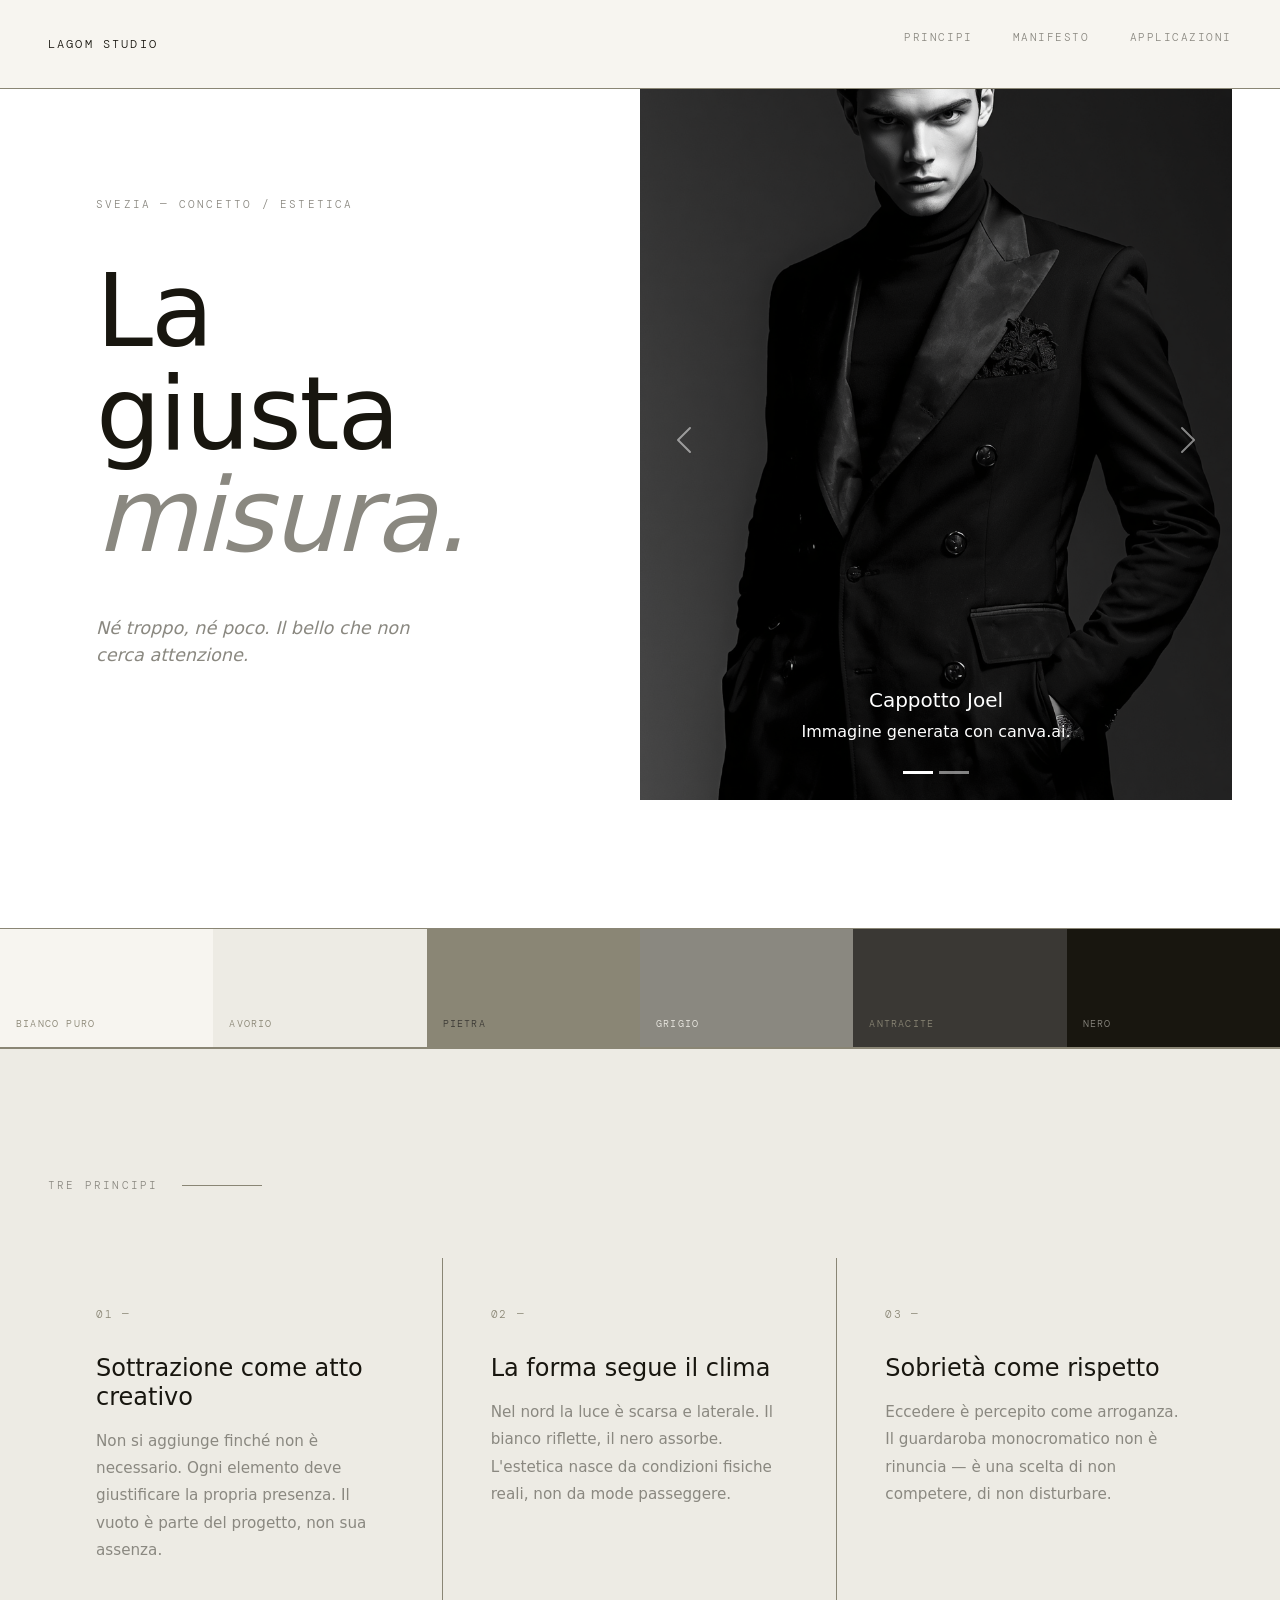
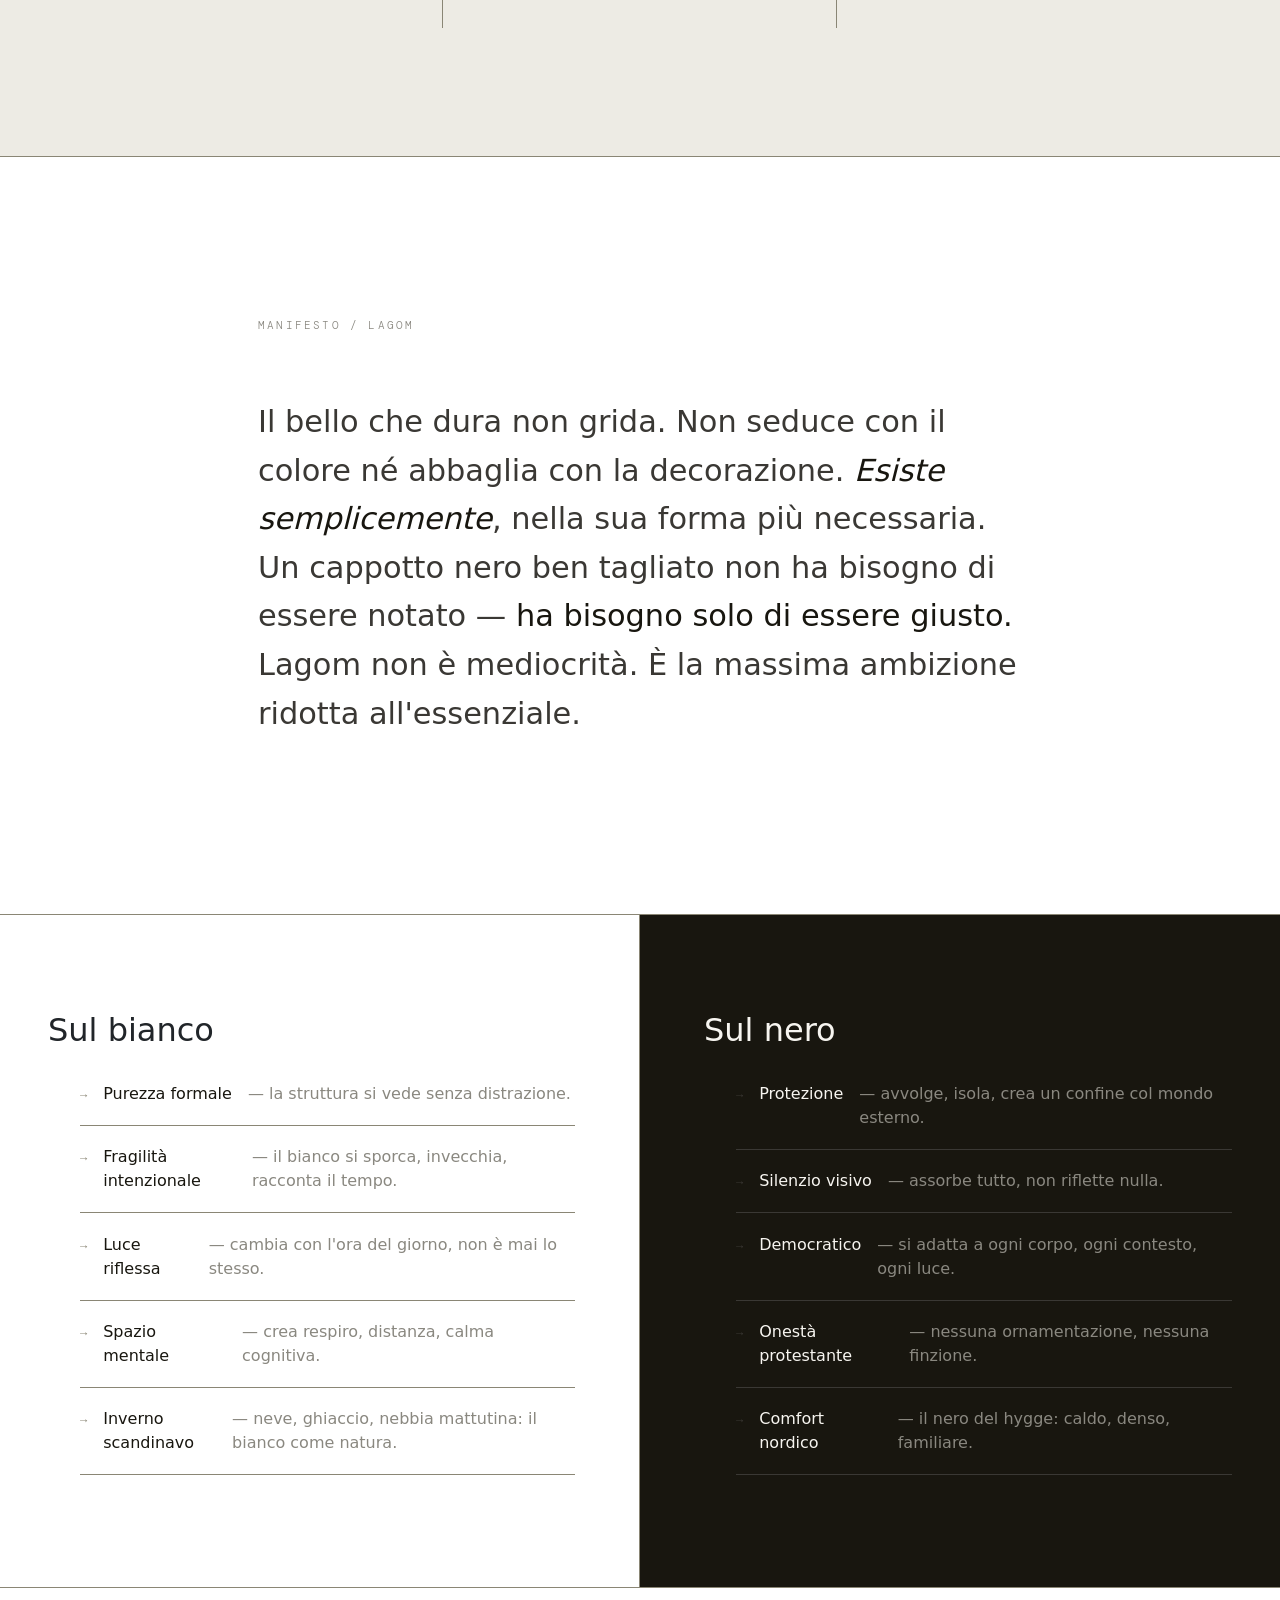
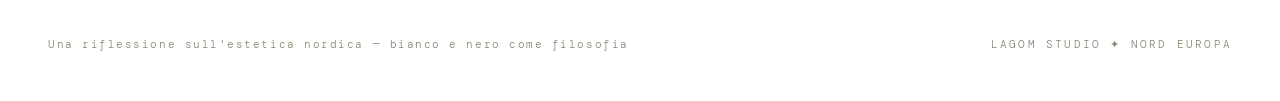
==== index.html @ 810b5ace "add carosello" ====
<!DOCTYPE html>
<html lang="sv">
<head>
  <meta charset="UTF-8">
  <meta name="viewport" content="width=device-width, initial-scale=1.0">
  <title>Lagom — Quanto basta</title>
  <link rel="preconnect" href="https://fonts.googleapis.com">
  <link rel="preconnect" href="https://fonts.gstatic.com" crossorigin>
  <link href="https://fonts.googleapis.com/css2?family=EB+Garamond:ital,wght@0,400;0,500;1,400&family=DM+Mono:wght@300;400&display=swap" rel="stylesheet">
  <link rel="stylesheet" type="text/css" href="index.css">
  <link href="https://cdn.jsdelivr.net/npm/bootstrap@5.3.8/dist/css/bootstrap.min.css" rel="stylesheet" integrity="sha384-sRIl4kxILFvY47J16cr9ZwB07vP4J8+LH7qKQnuqkuIAvNWLzeN8tE5YBujZqJLB" crossorigin="anonymous">

</head>
<body>

  <nav>
    <a href="#" class="nav-logo">Lagom Studio</a>
    <ul class="nav-links">
      <li><a href="#principi">Principi</a></li>
      <li><a href="#manifesto">Manifesto</a></li>
      <li><a href="#applicazioni">Applicazioni</a></li>
    </ul>
  </nav>

  <!-- HERO -->
  <main> <!-- Incapsula in un MAIN -->
    <section class="hero">
      <div class="hero-left">
        <p class="hero-label">Svezia — Concetto / Estetica</p>
        <h1 class="hero-title">
          La<br>
          giusta<br>
          <em>misura.</em>
        </h1>
        <p class="hero-subtitle">
          Né troppo, né poco. Il bello che non cerca attenzione.
        </p>
      </div>

      <div id="carouselExampleCaptions" class="carousel slide">
        <div class="carousel-indicators">
          <button type="button" data-bs-target="#carouselExampleCaptions" data-bs-slide-to="0" class="active" aria-current="true" aria-label="Cappotto Joel"></button>
          <button type="button" data-bs-target="#carouselExampleCaptions" data-bs-slide-to="1" aria-label="Cappotto Joanna"></button>
        </div>
        <div class="carousel-inner">
          <div class="carousel-item active">
            <img src="./imgs/canva_ai_male_bw.png" class="d-block w-100" alt="Male model dressed in high fashion. Black and white picture.">
            <div class="carousel-caption d-none d-md-block">
              <h5>Cappotto Joel</h5>
              <p>Immagine generata con canva.ai.</p>
            </div>
          </div>
          <div class="carousel-item">
            <img src="./imgs/canva_ai_female_bw.png" class="d-block w-100" alt="Female model dressed in high fashion. Black and white picture.">
            <div class="carousel-caption d-none d-md-block">
              <h5>Cappotto Joanna</h5>
              <p>Immagine generata con canva.ai.</p>
            </div>
          </div>
        </div>
        <button class="carousel-control-prev" type="button" data-bs-target="#carouselExampleCaptions" data-bs-slide="prev">
          <span class="carousel-control-prev-icon" aria-hidden="true"></span>
          <span class="visually-hidden">Previous</span>
        </button>
        <button class="carousel-control-next" type="button" data-bs-target="#carouselExampleCaptions" data-bs-slide="next">
          <span class="carousel-control-next-icon" aria-hidden="true"></span>
          <span class="visually-hidden">Next</span>
        </button>
      </div>
    </section>

    <!-- PALETTE -->
    <div class="palette-strip">
      <div class="palette-swatch swatch-1"><span>bianco puro</span></div>
      <div class="palette-swatch swatch-2"><span>avorio</span></div>
      <div class="palette-swatch swatch-3"><span>pietra</span></div>
      <div class="palette-swatch swatch-4"><span>grigio</span></div>
      <div class="palette-swatch swatch-5"><span>antracite</span></div>
      <div class="palette-swatch swatch-6"><span>nero</span></div>
    </div>

    <!-- PRINCIPI -->
    <section class="principi" id="principi">
      <div class="section-label">Tre principi</div>
      <div class="principi-grid">
        <div class="principio">
          <p class="principio-num">01 —</p>
          <h2 class="principio-title">Sottrazione come atto creativo</h2>
          <p class="principio-text">
            Non si aggiunge finché non è necessario. Ogni elemento deve giustificare la propria presenza.
            Il vuoto è parte del progetto, non sua assenza.
          </p>
        </div>
        <div class="principio">
          <p class="principio-num">02 —</p>
          <h2 class="principio-title">La forma segue il clima</h2>
          <p class="principio-text">
            Nel nord la luce è scarsa e laterale. Il bianco riflette, il nero assorbe.
            L'estetica nasce da condizioni fisiche reali, non da mode passeggere.
          </p>
        </div>
        <div class="principio">
          <p class="principio-num">03 —</p>
          <h2 class="principio-title">Sobrietà come rispetto</h2>
          <p class="principio-text">
            Eccedere è percepito come arroganza. Il guardaroba monocromatico non è rinuncia —
            è una scelta di non competere, di non disturbare.
          </p>
        </div>
      </div>
    </section>

    <!-- MANIFESTO -->
    <div class="manifesto" id="manifesto">
      <p class="manifesto-intro">Manifesto / Lagom</p>
      <p class="manifesto-body">
        Il bello che dura non grida. Non seduce con il colore né abbaglia con la decorazione.
        <em>Esiste semplicemente</em>, nella sua forma più necessaria. Un cappotto nero ben tagliato
        non ha bisogno di essere notato — <strong>ha bisogno solo di essere giusto.</strong>
        Lagom non è mediocrità. È la massima ambizione ridotta all'essenziale.
      </p>
    </div>

    <!-- APPLICAZIONI -->
    <div class="applicazioni" id="applicazioni">
      <div class="app-left">
        <h2 class="app-title">Sul bianco</h2>
        <ul class="app-list">
          <li><strong>Purezza formale</strong> — la struttura si vede senza distrazione.</li>
          <li><strong>Fragilità intenzionale</strong> — il bianco si sporca, invecchia, racconta il tempo.</li>
          <li><strong>Luce riflessa</strong> — cambia con l'ora del giorno, non è mai lo stesso.</li>
          <li><strong>Spazio mentale</strong> — crea respiro, distanza, calma cognitiva.</li>
          <li><strong>Inverno scandinavo</strong> — neve, ghiaccio, nebbia mattutina: il bianco come natura.</li>
        </ul>
      </div>

      <div class="app-right">
        <h2 class="app-title">Sul nero</h2>
        <ul class="app-list">
          <li><strong>Protezione</strong> — avvolge, isola, crea un confine col mondo esterno.</li>
          <li><strong>Silenzio visivo</strong> — assorbe tutto, non riflette nulla.</li>
          <li><strong>Democratico</strong> — si adatta a ogni corpo, ogni contesto, ogni luce.</li>
          <li><strong>Onestà protestante</strong> — nessuna ornamentazione, nessuna finzione.</li>
          <li><strong>Comfort nordico</strong> — il nero del hygge: caldo, denso, familiare.</li>
        </ul>
      </div>
    </div>
  </main>

  <!-- FOOTER -->
  <footer>
    <span class="footer-text">Una riflessione sull'estetica nordica — bianco e nero come filosofia</span>
    <span class="footer-mark">Lagom Studio ✦ Nord Europa</span>
  </footer>


  <script src="https://cdn.jsdelivr.net/npm/bootstrap@5.3.8/dist/js/bootstrap.bundle.min.js" integrity="sha384-FKyoEForCGlyvwx9Hj09JcYn3nv7wiPVlz7YYwJrWVcXK/BmnVDxM+D2scQbITxI" crossorigin="anonymous"></script>

</body>
</html>
---- index.css ----
*, *::before, *::after {
  box-sizing: border-box;
  margin: 0;
  padding: 0;
}

:root {
  --white: #F7F5F0;
  --off-white: #EDEBE4;
  --light-gray: #8a8675;  /*https://www.w3schools.com/colors/colors_picker.asp?colorhex=FF8C00*/
  --mid-gray: #8A8880;
  --dark-gray: #3A3834;
  --black: #18160F;
  --serif: 'EB Garamond', Georgia, serif;
  --mono: 'DM Mono', monospace;
}

html {
  scroll-behavior: smooth;
}

body {
  background-color: var(--white);
  color: var(--black);
  font-family: var(--serif);
  font-size: 18px;
  line-height: 1.7;
  overflow-x: hidden;
}

/* ── NAVIGATION ── */
nav {
  position: fixed;
  top: 0;
  left: 0;
  right: 0;
  z-index: 100;
  display: flex;
  justify-content: space-between;
  align-items: center;
  padding: 1.5rem 3rem;
  background: var(--white);
  border-bottom: 1px solid var(--light-gray);
}

.nav-logo {
  font-family: var(--mono);
  font-size: 12px;
  font-weight: 300;
  letter-spacing: 0.18em;
  text-transform: uppercase;
  color: var(--black);
  text-decoration: none;
}

.nav-links {
  display: flex;
  gap: 2.5rem;
  list-style: none;
}

.nav-links a {
  font-family: var(--mono);
  font-size: 11px;
  font-weight: 300;
  letter-spacing: 0.14em;
  text-transform: uppercase;
  color: var(--mid-gray);
  text-decoration: none;
  transition: color 0.3s ease;
}

.nav-links a:hover {
  color: var(--black);
}

/* ── HERO ── */
.hero {
  min-height: 100vh;
  display: grid;
  grid-template-columns: 1fr 1fr;
  padding-top: 80px;
}

.hero-left {
  display: flex;
  flex-direction: column;
  justify-content: center;
  padding: 6rem 4rem 6rem 3rem;
  /*border-right: 1px solid var(--light-gray);*/
}

.hero-label {
  font-family: var(--mono);
  font-size: 11px;
  font-weight: 300;
  letter-spacing: 0.2em;
  text-transform: uppercase;
  color: var(--mid-gray);
  margin-bottom: 3rem;
}

.hero-title {
  font-size: clamp(4rem, 8vw, 7rem);
  font-weight: 400;
  line-height: 1.0;
  letter-spacing: -0.02em;
  color: var(--black);
  margin-bottom: 1rem;
}

.hero-title em {
  font-style: italic;
  color: var(--mid-gray);
}

.hero-subtitle {
  font-size: 1.1rem;
  color: var(--mid-gray);
  margin-top: 2rem;
  max-width: 360px;
  font-style: italic;
}

.carousel-item img {
  height: 80vh;
  object-fit: cover;
}

/* non serve
.hero-right {
  position: relative;
  background: var(--black);
  display: flex;
  align-items: center;
  justify-content: center;
  overflow: hidden;
}
*/
/* non serve
.hero-right-inner {
  display: flex;
  flex-direction: column;
  align-items: center;
  justify-content: center;
  gap: 3rem;
  z-index: 2;
}
*/

/* Abstract geometric composition — bianco su nero */
.geo-composition {
  position: relative;
  width: 240px;
  height: 320px;
}

.geo-rect-1 {
  position: absolute;
  top: 0; left: 40px;
  width: 160px; height: 200px;
  border: 1px solid var(--mid-gray);
}

.geo-rect-2 {
  position: absolute;
  top: 60px; left: 0;
  width: 120px; height: 120px;
  background: var(--white);
  opacity: 0.06;
}

.geo-rect-3 {
  position: absolute;
  bottom: 0; right: 0;
  width: 100px; height: 140px;
  border: 1px solid rgba(247,245,240,0.2);
}

.geo-line {
  position: absolute;
  top: 50%; left: 0; right: 0;
  height: 1px;
  background: rgba(247,245,240,0.15);
}

.geo-dot {
  position: absolute;
  top: 50%; left: 50%;
  transform: translate(-50%, -50%);
  width: 6px; height: 6px;
  border-radius: 50%;
  background: var(--white);
  opacity: 0.5;
}

.hero-quote {
  font-family: var(--mono);
  font-size: 10px;
  font-weight: 300;
  letter-spacing: 0.2em;
  text-transform: uppercase;
  color: var(--mid-gray);
  text-align: center;
  line-height: 2;
}

/* ── SECTION BASE ── */
section {
  padding: 8rem 3rem;
}

.section-label {
  font-family: var(--mono);
  font-size: 11px;
  font-weight: 300;
  letter-spacing: 0.2em;
  text-transform: uppercase;
  color: var(--mid-gray);
  margin-bottom: 4rem;
  display: flex;
  align-items: center;
  gap: 1.5rem;
}

.section-label::after {
  content: '';
  flex: 1;
  height: 1px;
  background: var(--light-gray);
  max-width: 80px;
}

/* ── PRINCIPI ── */
.principi {
  background: var(--off-white);
  border-top: 1px solid var(--light-gray);
  border-bottom: 1px solid var(--light-gray);
}

.principi-grid {
  display: grid;
  grid-template-columns: repeat(3, 1fr);
  gap: 0;
}

.principio {
  padding: 3rem;
  border-right: 1px solid var(--light-gray);
  transition: background 0.4s ease;
}

.principio:last-child {
  border-right: none;
}

.principio:hover {
  background: var(--white);
}

.principio-num {
  font-family: var(--mono);
  font-size: 11px;
  font-weight: 300;
  color: var(--light-gray);
  letter-spacing: 0.15em;
  margin-bottom: 2rem;
}

.principio-title {
  font-size: 1.5rem;
  font-weight: 400;
  color: var(--black);
  margin-bottom: 1rem;
  line-height: 1.2;
}

.principio-text {
  font-size: 0.95rem;
  color: var(--mid-gray);
  line-height: 1.8;
}

/* ── MANIFESTO ── */
.manifesto {
  max-width: 860px;
  margin: 0 auto;
  padding: 10rem 3rem;
}

.manifesto-intro {
  font-family: var(--mono);
  font-size: 11px;
  font-weight: 300;
  letter-spacing: 0.2em;
  text-transform: uppercase;
  color: var(--mid-gray);
  margin-bottom: 4rem;
}

.manifesto-body {
  font-size: clamp(1.3rem, 2.5vw, 1.9rem);
  font-weight: 400;
  line-height: 1.6;
  color: var(--dark-gray);
}

.manifesto-body em {
  font-style: italic;
  color: var(--black);
}

.manifesto-body strong {
  font-weight: 500;
  color: var(--black);
}

/* ── PALETTE STRIP ── */
.palette-strip {
  display: flex;
  height: 120px;
  border-top: 1px solid var(--light-gray);
  border-bottom: 1px solid var(--light-gray);
}

.palette-swatch {
  flex: 1;
  display: flex;
  align-items: flex-end;
  padding: 1rem;
  position: relative;
  overflow: hidden;
}

.palette-swatch span {
  font-family: var(--mono);
  font-size: 10px;
  font-weight: 300;
  letter-spacing: 0.12em;
  text-transform: uppercase;
}

.swatch-1 { background: var(--white); }
.swatch-1 span { color: var(--light-gray); }

.swatch-2 { background: var(--off-white); }
.swatch-2 span { color: var(--light-gray); }

.swatch-3 { background: var(--light-gray); }
.swatch-3 span { color: var(--dark-gray); }

.swatch-4 { background: var(--mid-gray); }
.swatch-4 span { color: var(--off-white); }

.swatch-5 { background: var(--dark-gray); }
.swatch-5 span { color: var(--light-gray); }

.swatch-6 { background: var(--black); }
.swatch-6 span { color: var(--mid-gray); }

/* ── APPLICAZIONI ── */
.applicazioni {
  display: grid;
  grid-template-columns: 1fr 1fr;
  gap: 0;
  border-top: 1px solid var(--light-gray);
}

.app-left {
  padding: 6rem 4rem 6rem 3rem;
  border-right: 1px solid var(--light-gray);
}

.app-right {
  padding: 6rem 3rem 6rem 4rem;
  background: var(--black);
  color: var(--white);
}

.app-title {
  font-size: 2rem;
  font-weight: 400;
  margin-bottom: 2rem;
  line-height: 1.2;
}

.app-right .app-title {
  color: var(--white);
}

.app-list {
  list-style: none;
  display: flex;
  flex-direction: column;
  gap: 1.2rem;
}

.app-list li {
  display: flex;
  align-items: baseline;
  gap: 1rem;
  font-size: 1rem;
  color: var(--mid-gray);
  padding-bottom: 1.2rem;
  border-bottom: 1px solid var(--light-gray);
}

.app-right .app-list li {
  color: var(--mid-gray);
  border-bottom-color: var(--dark-gray);
}

.app-list li::before {
  content: '→';
  font-family: var(--mono);
  font-size: 12px;
  font-weight: 300;
  color: var(--light-gray);
  flex-shrink: 0;
}

.app-right .app-list li::before {
  color: var(--dark-gray);
}

.app-list li strong {
  color: var(--black);
  font-weight: 500;
}

.app-right .app-list li strong {
  color: var(--white);
}

/* ── FOOTER ──  da aggiustare il contrasto --light-gray è troppo chiaro\\*/  
footer {
  padding: 3rem;
  border-top: 1px solid var(--light-gray);
  display: flex;
  justify-content: space-between;
  align-items: center;
}

.footer-text {
  font-family: var(--mono);
  font-size: 11px;
  font-weight: 300;
  letter-spacing: 0.14em;
  color: var(--light-gray);
}

.footer-mark {
  font-family: var(--mono);
  font-size: 11px;
  font-weight: 300;
  letter-spacing: 0.2em;
  text-transform: uppercase;
  color: var(--light-gray);
}

/* ── ANIMAZIONI ── */
@keyframes fadeUp {
  from { opacity: 0; transform: translateY(24px); }
  to   { opacity: 1; transform: translateY(0); }
}

.hero-label   { animation: fadeUp 0.8s ease both; animation-delay: 0.1s; }
.hero-title   { animation: fadeUp 0.8s ease both; animation-delay: 0.25s; }
.hero-subtitle{ animation: fadeUp 0.8s ease both; animation-delay: 0.4s; }
.geo-composition { animation: fadeUp 1s ease both; animation-delay: 0.3s; }
.hero-quote   { animation: fadeUp 0.8s ease both; animation-delay: 0.5s; }

/* ── RESPONSIVE ── */
@media (max-width: 768px) {
  nav { padding: 1.2rem 1.5rem; }
  .nav-links { display: none; }
  .hero { grid-template-columns: 1fr; min-height: auto; }
  .hero-left { padding: 4rem 1.5rem; border-right: none; border-bottom: 1px solid var(--light-gray); }
  .hero-right { min-height: 50vh; }
  .principi-grid { grid-template-columns: 1fr; }
  .principio { border-right: none; border-bottom: 1px solid var(--light-gray); }
  .applicazioni { grid-template-columns: 1fr; }
  .app-left { border-right: none; border-bottom: 1px solid var(--dark-gray); padding: 4rem 1.5rem; }
  .app-right { padding: 4rem 1.5rem; }
  section { padding: 5rem 1.5rem; }
  .manifesto { padding: 6rem 1.5rem; }
  footer { flex-direction: column; gap: 1rem; text-align: center; padding: 2rem 1.5rem; }
}
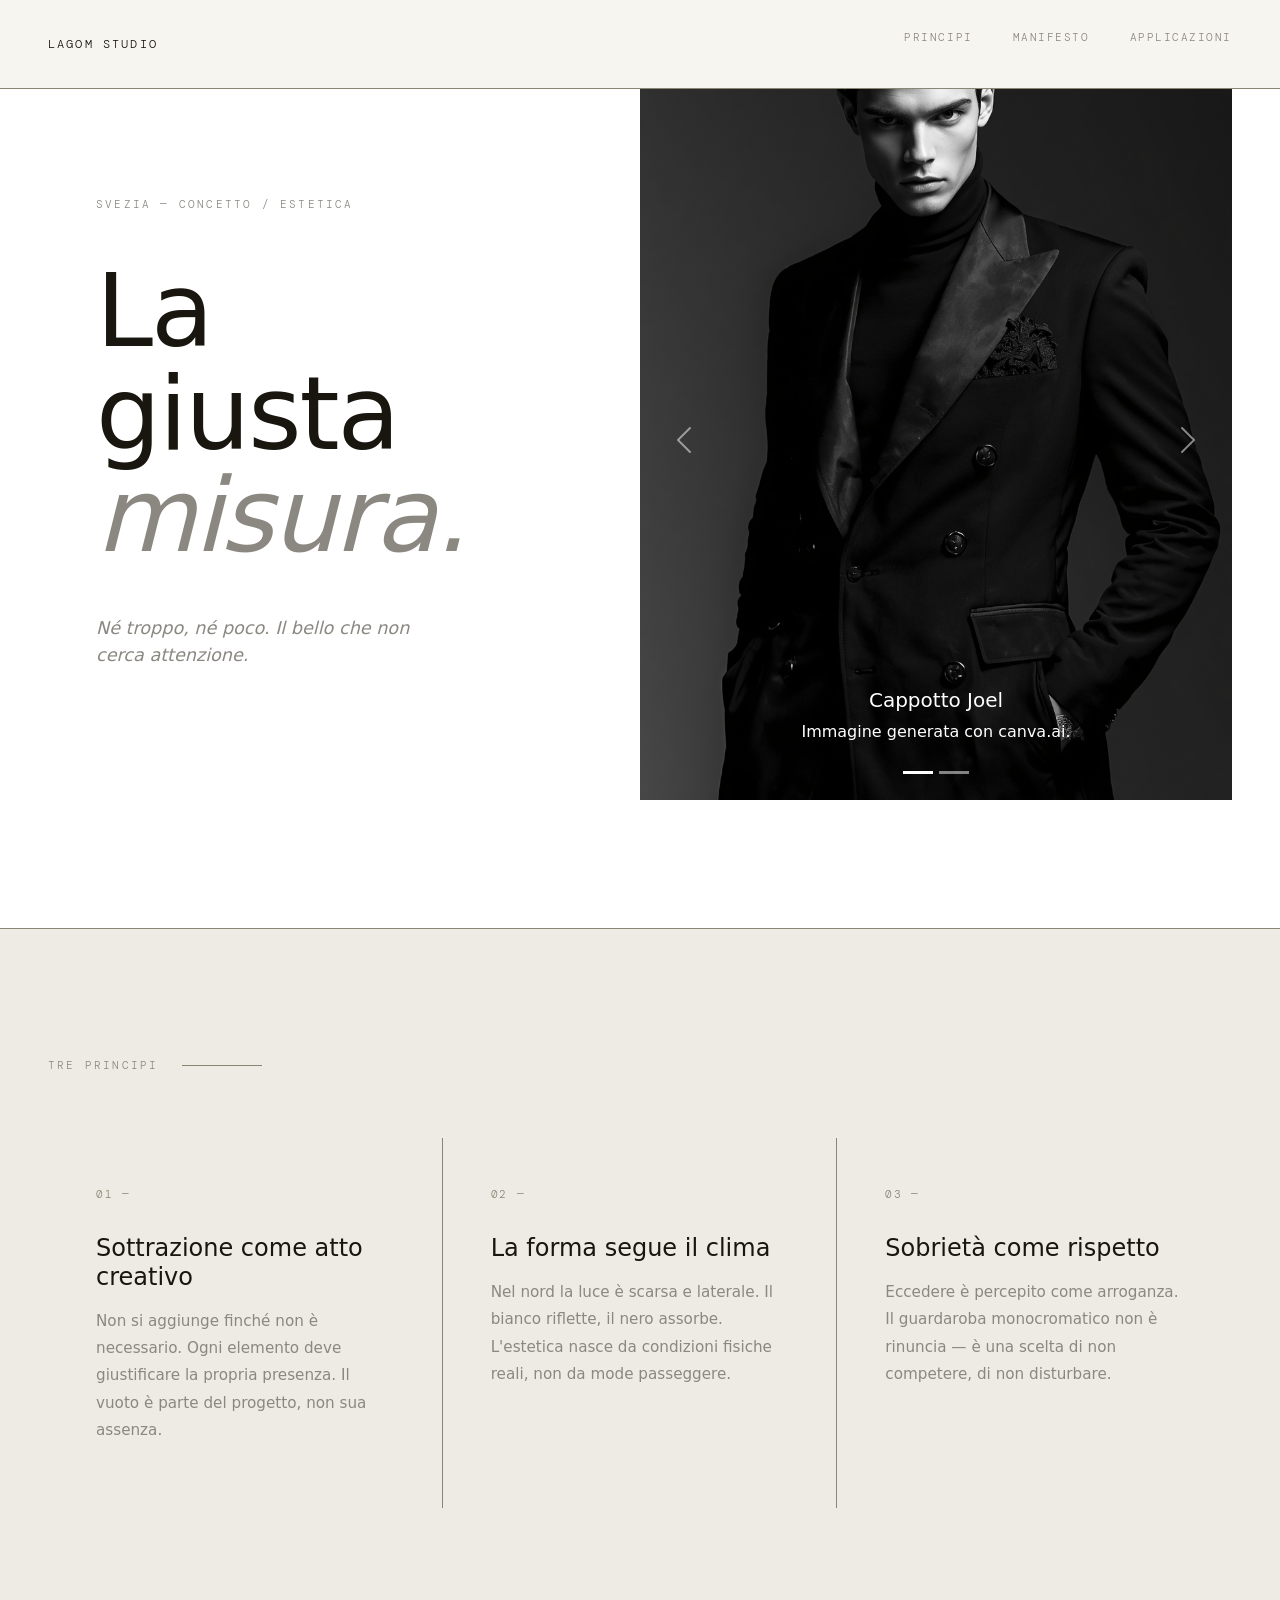
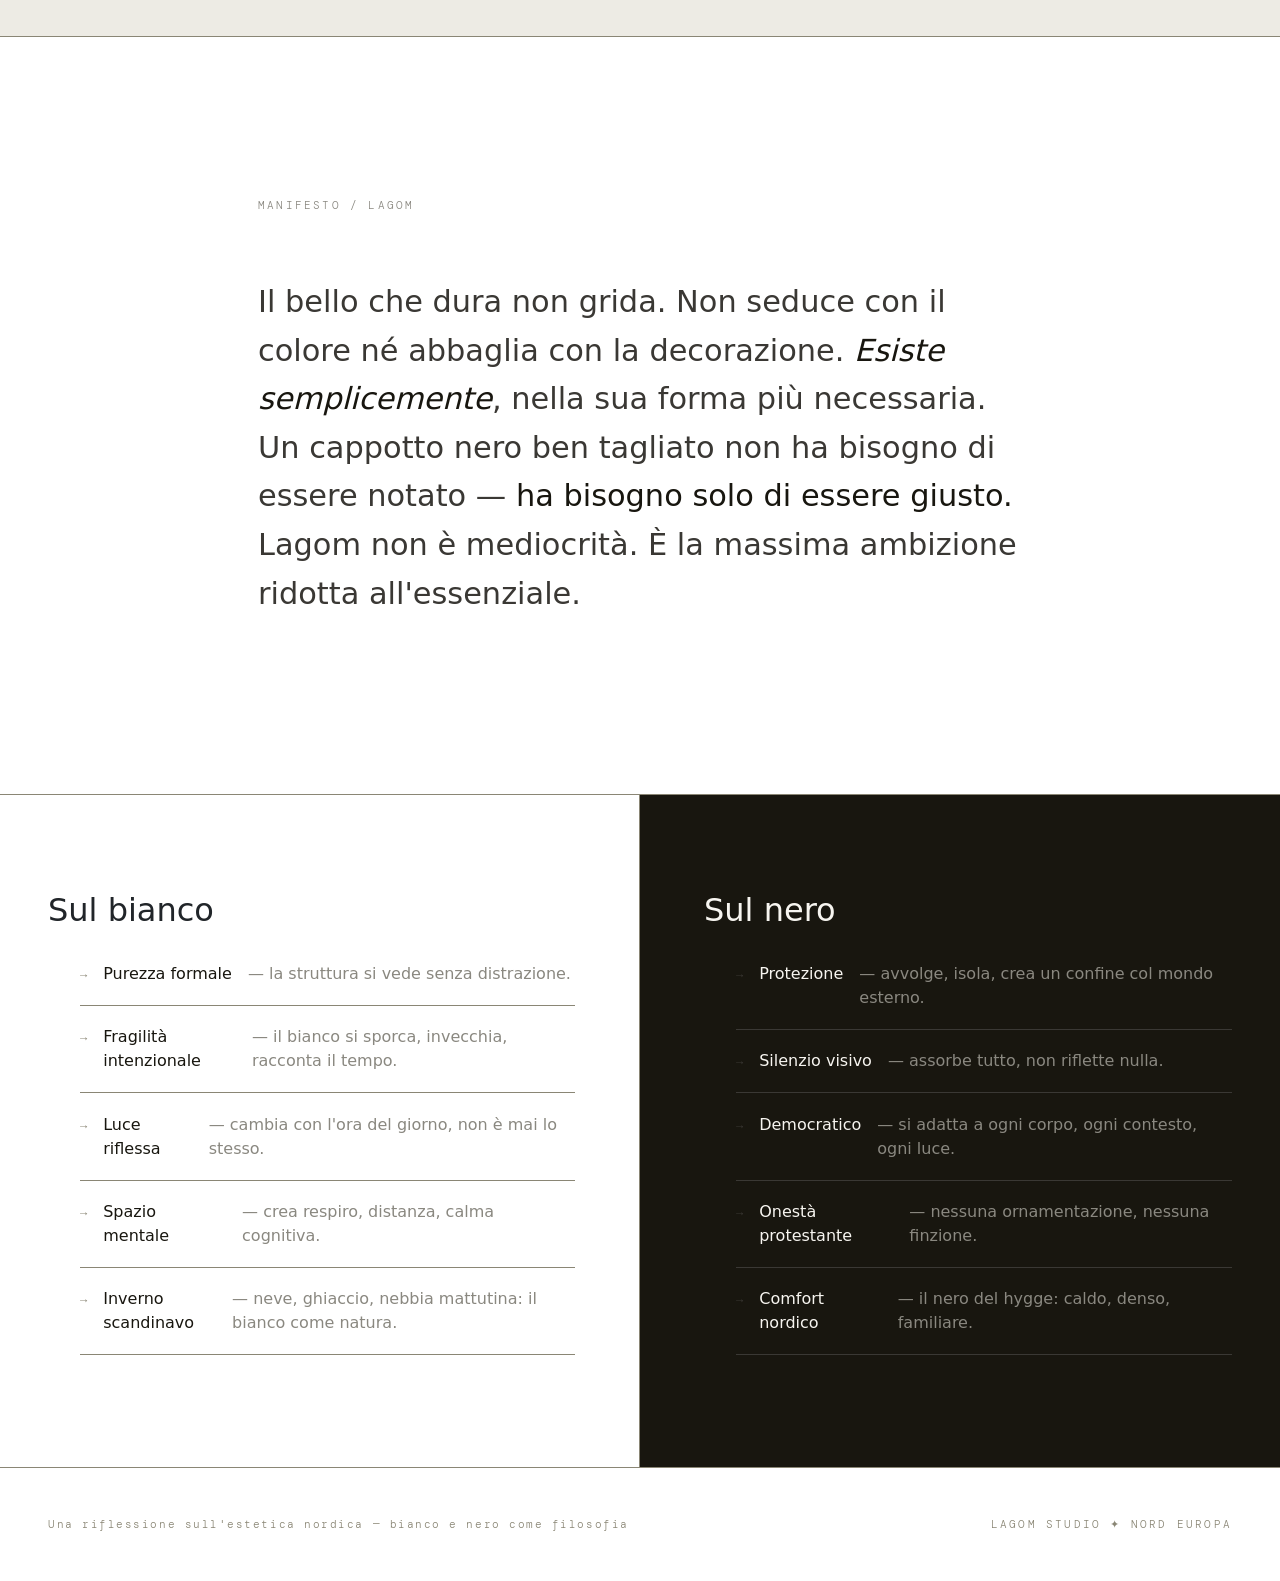
==== commit d9b0bf26: "clean" ====
--- a/index.html
+++ b/index.html
@@ -68,16 +68,6 @@
         </button>
       </div>
     </section>
-
-    <!-- PALETTE -->
-    <div class="palette-strip">
-      <div class="palette-swatch swatch-1"><span>bianco puro</span></div>
-      <div class="palette-swatch swatch-2"><span>avorio</span></div>
-      <div class="palette-swatch swatch-3"><span>pietra</span></div>
-      <div class="palette-swatch swatch-4"><span>grigio</span></div>
-      <div class="palette-swatch swatch-5"><span>antracite</span></div>
-      <div class="palette-swatch swatch-6"><span>nero</span></div>
-    </div>
 
     <!-- PRINCIPI -->
     <section class="principi" id="principi">
--- a/index.css
+++ b/index.css
@@ -122,6 +122,7 @@
   font-style: italic;
 }
 
+/*ridimensiona immagine*/
 .carousel-item img {
   height: 80vh;
   object-fit: cover;
@@ -149,7 +150,7 @@
 */
 
 /* Abstract geometric composition — bianco su nero */
-.geo-composition {
+/*.geo-composition {
   position: relative;
   width: 240px;
   height: 320px;
@@ -192,7 +193,7 @@
   border-radius: 50%;
   background: var(--white);
   opacity: 0.5;
-}
+}*/
 
 .hero-quote {
   font-family: var(--mono);
@@ -316,7 +317,7 @@
 }
 
 /* ── PALETTE STRIP ── */
-.palette-strip {
+/*.palette-strip {
   display: flex;
   height: 120px;
   border-top: 1px solid var(--light-gray);
@@ -356,7 +357,7 @@
 .swatch-5 span { color: var(--light-gray); }
 
 .swatch-6 { background: var(--black); }
-.swatch-6 span { color: var(--mid-gray); }
+.swatch-6 span { color: var(--mid-gray); }*/
 
 /* ── APPLICAZIONI ── */
 .applicazioni {
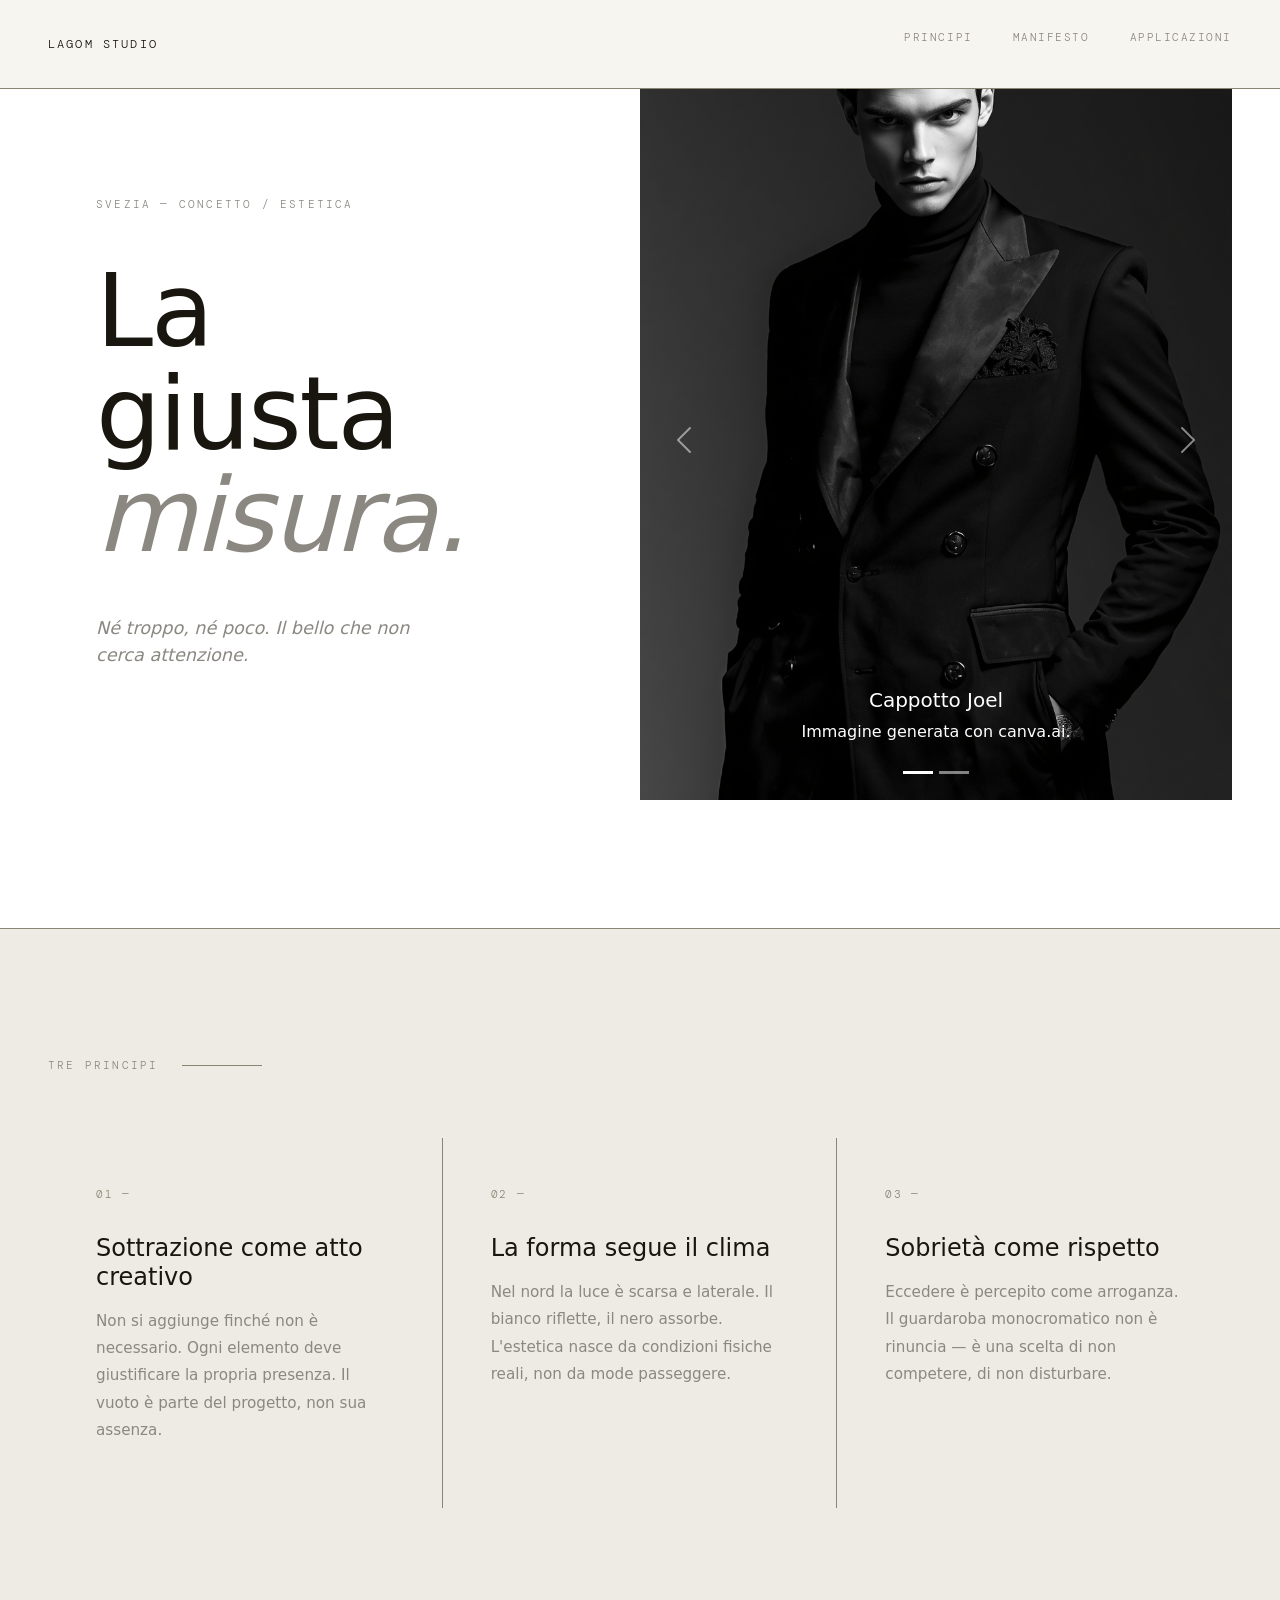
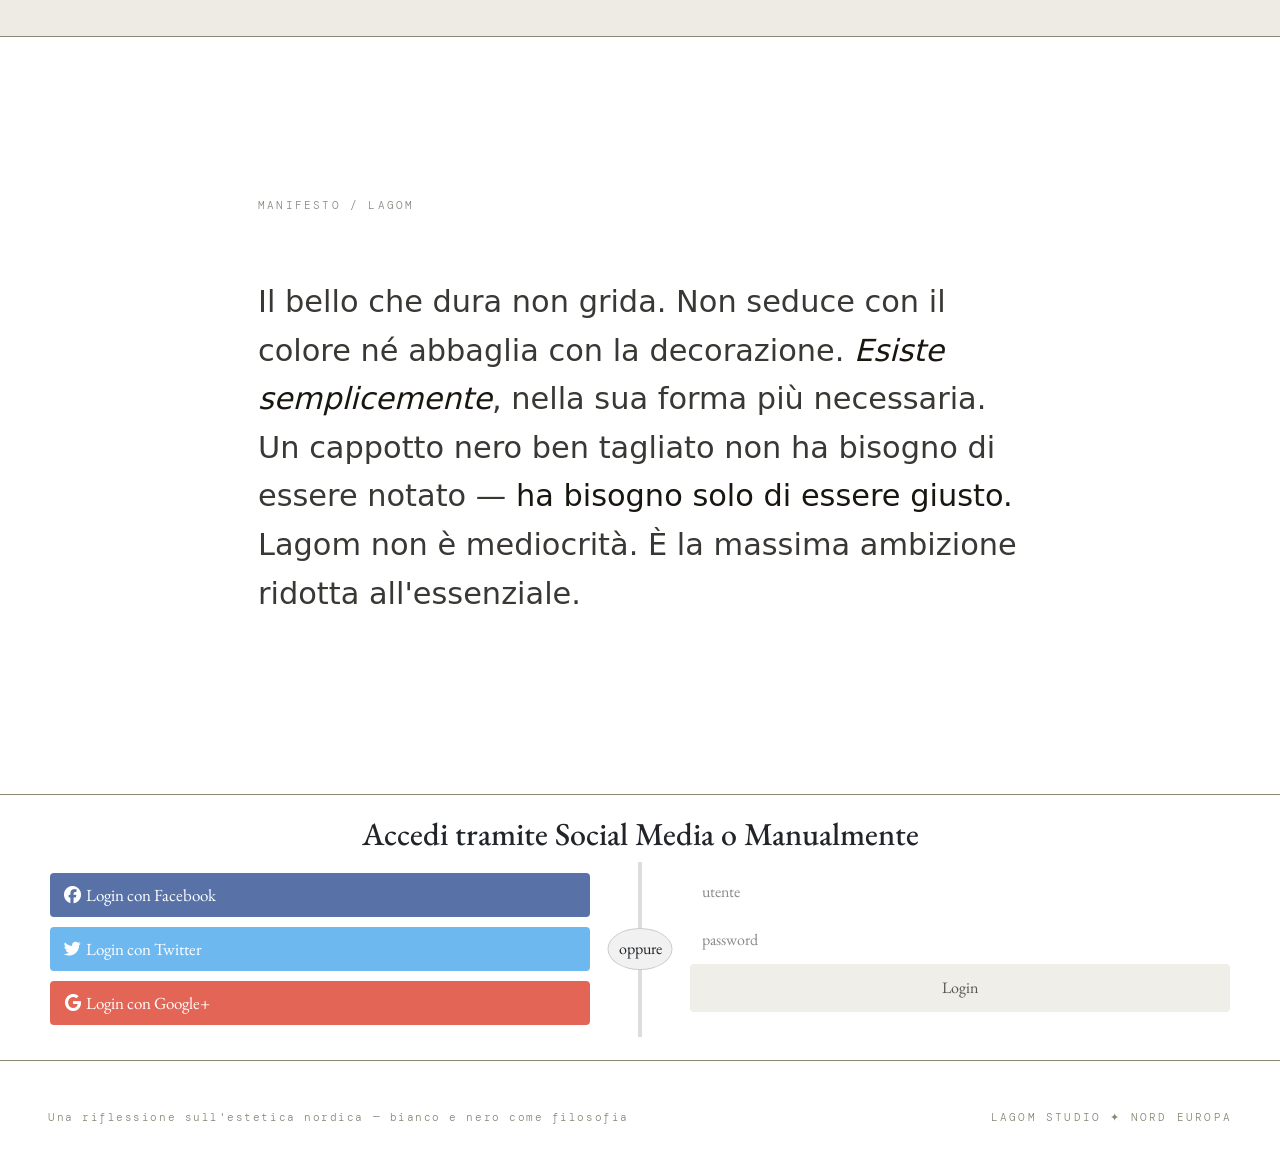
==== commit 2cfaf5ec: "fix login" ====
--- a/index.html
+++ b/index.html
@@ -9,6 +9,7 @@
   <link href="https://fonts.googleapis.com/css2?family=EB+Garamond:ital,wght@0,400;0,500;1,400&family=DM+Mono:wght@300;400&display=swap" rel="stylesheet">
   <link rel="stylesheet" type="text/css" href="index.css">
   <link href="https://cdn.jsdelivr.net/npm/bootstrap@5.3.8/dist/css/bootstrap.min.css" rel="stylesheet" integrity="sha384-sRIl4kxILFvY47J16cr9ZwB07vP4J8+LH7qKQnuqkuIAvNWLzeN8tE5YBujZqJLB" crossorigin="anonymous">
+  <link rel="stylesheet" href="https://cdnjs.cloudflare.com/ajax/libs/font-awesome/6.5.0/css/all.min.css">
 
 </head>
 <body>
@@ -101,7 +102,7 @@
     </section>
 
     <!-- MANIFESTO -->
-    <div class="manifesto" id="manifesto">
+    <section class="manifesto" id="manifesto">
       <p class="manifesto-intro">Manifesto / Lagom</p>
       <p class="manifesto-body">
         Il bello che dura non grida. Non seduce con il colore né abbaglia con la decorazione.
@@ -109,32 +110,42 @@
         non ha bisogno di essere notato — <strong>ha bisogno solo di essere giusto.</strong>
         Lagom non è mediocrità. È la massima ambizione ridotta all'essenziale.
       </p>
-    </div>
+    </section>
 
     <!-- APPLICAZIONI -->
-    <div class="applicazioni" id="applicazioni">
-      <div class="app-left">
-        <h2 class="app-title">Sul bianco</h2>
-        <ul class="app-list">
-          <li><strong>Purezza formale</strong> — la struttura si vede senza distrazione.</li>
-          <li><strong>Fragilità intenzionale</strong> — il bianco si sporca, invecchia, racconta il tempo.</li>
-          <li><strong>Luce riflessa</strong> — cambia con l'ora del giorno, non è mai lo stesso.</li>
-          <li><strong>Spazio mentale</strong> — crea respiro, distanza, calma cognitiva.</li>
-          <li><strong>Inverno scandinavo</strong> — neve, ghiaccio, nebbia mattutina: il bianco come natura.</li>
-        </ul>
-      </div>
+    <section class="login-section" id="applicazioni">
+      <form action="/action_page.php">
+        <div class="login-row">
+          <h2 style="text-align:center">Accedi tramite Social Media o Manualmente</h2>
+          <div class="vl">
+            <span class="vl-innertext">oppure</span>
+          </div>
 
-      <div class="app-right">
-        <h2 class="app-title">Sul nero</h2>
-        <ul class="app-list">
-          <li><strong>Protezione</strong> — avvolge, isola, crea un confine col mondo esterno.</li>
-          <li><strong>Silenzio visivo</strong> — assorbe tutto, non riflette nulla.</li>
-          <li><strong>Democratico</strong> — si adatta a ogni corpo, ogni contesto, ogni luce.</li>
-          <li><strong>Onestà protestante</strong> — nessuna ornamentazione, nessuna finzione.</li>
-          <li><strong>Comfort nordico</strong> — il nero del hygge: caldo, denso, familiare.</li>
-        </ul>
-      </div>
-    </div>
+          <div class="login-col">
+            <a href="#" class="fb w3btn">
+              <i class="fa-brands fa-facebook fa-fw"></i> Login con Facebook
+            </a>
+            <a href="#" class="twitter w3btn">
+              <i class="fa-brands fa-twitter fa-fw"></i> Login con Twitter
+            </a>
+            <a href="#" class="google w3btn"><i class="fa-brands fa-google fa-fw">
+              </i> Login con Google+
+            </a>
+          </div>
+
+          <div class="login-col">
+            <div class="hide-md-lg">
+              <p>Oppure accedi manualmente:</p>
+            </div>
+
+            <input type="text" name="username" placeholder="utente" required>
+            <input type="password" name="password" placeholder="password" required>
+            <input type="submit" value="Login">
+          </div>
+
+        </div>
+      </form>
+    </section>
   </main>
 
   <!-- FOOTER -->
--- a/index.css
+++ b/index.css
@@ -19,6 +19,8 @@
   scroll-behavior: smooth;
 }
 
+
+/*aggiungere stack di font*/
 body {
   background-color: var(--white);
   color: var(--black);
@@ -128,72 +130,6 @@
   object-fit: cover;
 }
 
-/* non serve
-.hero-right {
-  position: relative;
-  background: var(--black);
-  display: flex;
-  align-items: center;
-  justify-content: center;
-  overflow: hidden;
-}
-*/
-/* non serve
-.hero-right-inner {
-  display: flex;
-  flex-direction: column;
-  align-items: center;
-  justify-content: center;
-  gap: 3rem;
-  z-index: 2;
-}
-*/
-
-/* Abstract geometric composition — bianco su nero */
-/*.geo-composition {
-  position: relative;
-  width: 240px;
-  height: 320px;
-}
-
-.geo-rect-1 {
-  position: absolute;
-  top: 0; left: 40px;
-  width: 160px; height: 200px;
-  border: 1px solid var(--mid-gray);
-}
-
-.geo-rect-2 {
-  position: absolute;
-  top: 60px; left: 0;
-  width: 120px; height: 120px;
-  background: var(--white);
-  opacity: 0.06;
-}
-
-.geo-rect-3 {
-  position: absolute;
-  bottom: 0; right: 0;
-  width: 100px; height: 140px;
-  border: 1px solid rgba(247,245,240,0.2);
-}
-
-.geo-line {
-  position: absolute;
-  top: 50%; left: 0; right: 0;
-  height: 1px;
-  background: rgba(247,245,240,0.15);
-}
-
-.geo-dot {
-  position: absolute;
-  top: 50%; left: 50%;
-  transform: translate(-50%, -50%);
-  width: 6px; height: 6px;
-  border-radius: 50%;
-  background: var(--white);
-  opacity: 0.5;
-}*/
 
 .hero-quote {
   font-family: var(--mono);
@@ -316,122 +252,139 @@
   color: var(--black);
 }
 
-/* ── PALETTE STRIP ── */
-/*.palette-strip {
-  display: flex;
-  height: 120px;
+
+/* style the container */
+.login-section {
+  padding: 0 0;
   border-top: 1px solid var(--light-gray);
-  border-bottom: 1px solid var(--light-gray);
-}
-
-.palette-swatch {
-  flex: 1;
-  display: flex;
-  align-items: flex-end;
-  padding: 1rem;
+  font-family: var(--serif);
+}
+
+
+form {
   position: relative;
-  overflow: hidden;
-}
-
-.palette-swatch span {
-  font-family: var(--mono);
-  font-size: 10px;
-  font-weight: 300;
-  letter-spacing: 0.12em;
-  text-transform: uppercase;
-}
-
-.swatch-1 { background: var(--white); }
-.swatch-1 span { color: var(--light-gray); }
-
-.swatch-2 { background: var(--off-white); }
-.swatch-2 span { color: var(--light-gray); }
-
-.swatch-3 { background: var(--light-gray); }
-.swatch-3 span { color: var(--dark-gray); }
-
-.swatch-4 { background: var(--mid-gray); }
-.swatch-4 span { color: var(--off-white); }
-
-.swatch-5 { background: var(--dark-gray); }
-.swatch-5 span { color: var(--light-gray); }
-
-.swatch-6 { background: var(--black); }
-.swatch-6 span { color: var(--mid-gray); }*/
-
-/* ── APPLICAZIONI ── */
-.applicazioni {
-  display: grid;
-  grid-template-columns: 1fr 1fr;
-  gap: 0;
-  border-top: 1px solid var(--light-gray);
-}
-
-.app-left {
-  padding: 6rem 4rem 6rem 3rem;
-  border-right: 1px solid var(--light-gray);
-}
-
-.app-right {
-  padding: 6rem 3rem 6rem 4rem;
-  background: var(--black);
-  color: var(--white);
-}
-
-.app-title {
-  font-size: 2rem;
-  font-weight: 400;
-  margin-bottom: 2rem;
-  line-height: 1.2;
-}
-
-.app-right .app-title {
-  color: var(--white);
-}
-
-.app-list {
-  list-style: none;
-  display: flex;
-  flex-direction: column;
-  gap: 1.2rem;
-}
-
-.app-list li {
-  display: flex;
-  align-items: baseline;
-  gap: 1rem;
-  font-size: 1rem;
-  color: var(--mid-gray);
-  padding-bottom: 1.2rem;
-  border-bottom: 1px solid var(--light-gray);
-}
-
-.app-right .app-list li {
-  color: var(--mid-gray);
-  border-bottom-color: var(--dark-gray);
-}
-
-.app-list li::before {
-  content: '→';
-  font-family: var(--mono);
-  font-size: 12px;
-  font-weight: 300;
-  color: var(--light-gray);
-  flex-shrink: 0;
-}
-
-.app-right .app-list li::before {
+  border-radius: 5px;
+  /*background-color: #f2f2f2;*/
+  padding: 20px 0 30px 0;
+}
+
+/* style inputs and link buttons */
+input,
+.w3btn {
+  width: 100%;
+  padding: 12px;
+  border: none;
+  border-radius: 4px;
+  margin: 5px 0;
+  opacity: 0.85;
+  display: inline-block;
+  font-size: 17px;
+  line-height: 20px;
+  text-decoration: none; /* remove underline from anchors */
+}
+
+input:hover,
+.w3btn:hover {
+  opacity: 1;
+}
+
+.login-row {
+  position: relative;
+}
+
+/* add appropriate colors to fb, twitter and google buttons */
+.fb {
+  background-color: #3B5998;
+  color: white;
+}
+
+.twitter {
+  background-color: #55ACEE;
+  color: white;
+}
+
+.google {
+  background-color: #dd4b39;
+  color: white;
+}
+
+/* style the submit button */
+input[type=submit] {
+  background-color: var(--off-white);
   color: var(--dark-gray);
-}
-
-.app-list li strong {
-  color: var(--black);
-  font-weight: 500;
-}
-
-.app-right .app-list li strong {
-  color: var(--white);
-}
+  cursor: pointer;
+}
+
+input[type=submit]:hover {
+  background-color: var(--off-white);
+  color: var(--black);
+}
+
+/* Two-column layout */
+.login-col {
+  float: left;
+  width: 50%;
+  margin: auto;
+  padding: 0 50px;
+  margin-top: 6px;
+}
+
+/* Clear floats after the columns */
+.login-row:after {
+  content: "";
+  display: table;
+  clear: both;
+}
+
+/* vertical line */
+.vl {
+  position: absolute;
+  left: 50%;
+  transform: translate(-50%);
+  border: 2px solid #ddd;
+  height: 175px;
+}
+
+/* text inside the vertical line */
+.vl-innertext {
+  position: absolute;
+  top: 50%;
+  transform: translate(-50%, -50%);
+  background-color: #f1f1f1;
+  border: 1px solid #ccc;
+  border-radius: 50%;
+  padding: 8px 10px;
+}
+
+/* hide some text on medium and large screens */
+.hide-md-lg {
+  display: none;
+}
+
+/* bottom container */
+.bottom-container {
+  text-align: center;
+  background-color: #666;
+  border-radius: 0px 0px 4px 4px;
+}
+
+/* Responsive layout - when the screen is less than 650px wide, make the two columns stack on top of each other instead of next to each other */
+@media screen and (max-width: 650px) {
+  .login-col {
+    width: 100%;
+    margin-top: 0;
+  }
+  /* hide the vertical line */
+  .vl {
+    display: none;
+  }
+  /* show the hidden text on small screens */
+  .hide-md-lg {
+    display: block;
+    text-align: center;
+  }
+}
+
 
 /* ── FOOTER ──  da aggiustare il contrasto --light-gray è troppo chiaro\\*/  
 footer {
@@ -476,13 +429,9 @@
   nav { padding: 1.2rem 1.5rem; }
   .nav-links { display: none; }
   .hero { grid-template-columns: 1fr; min-height: auto; }
-  .hero-left { padding: 4rem 1.5rem; border-right: none; border-bottom: 1px solid var(--light-gray); }
-  .hero-right { min-height: 50vh; }
+  .hero-left { padding: 4rem 1.5rem; border-right: none;}
   .principi-grid { grid-template-columns: 1fr; }
   .principio { border-right: none; border-bottom: 1px solid var(--light-gray); }
-  .applicazioni { grid-template-columns: 1fr; }
-  .app-left { border-right: none; border-bottom: 1px solid var(--dark-gray); padding: 4rem 1.5rem; }
-  .app-right { padding: 4rem 1.5rem; }
   section { padding: 5rem 1.5rem; }
   .manifesto { padding: 6rem 1.5rem; }
   footer { flex-direction: column; gap: 1rem; text-align: center; padding: 2rem 1.5rem; }
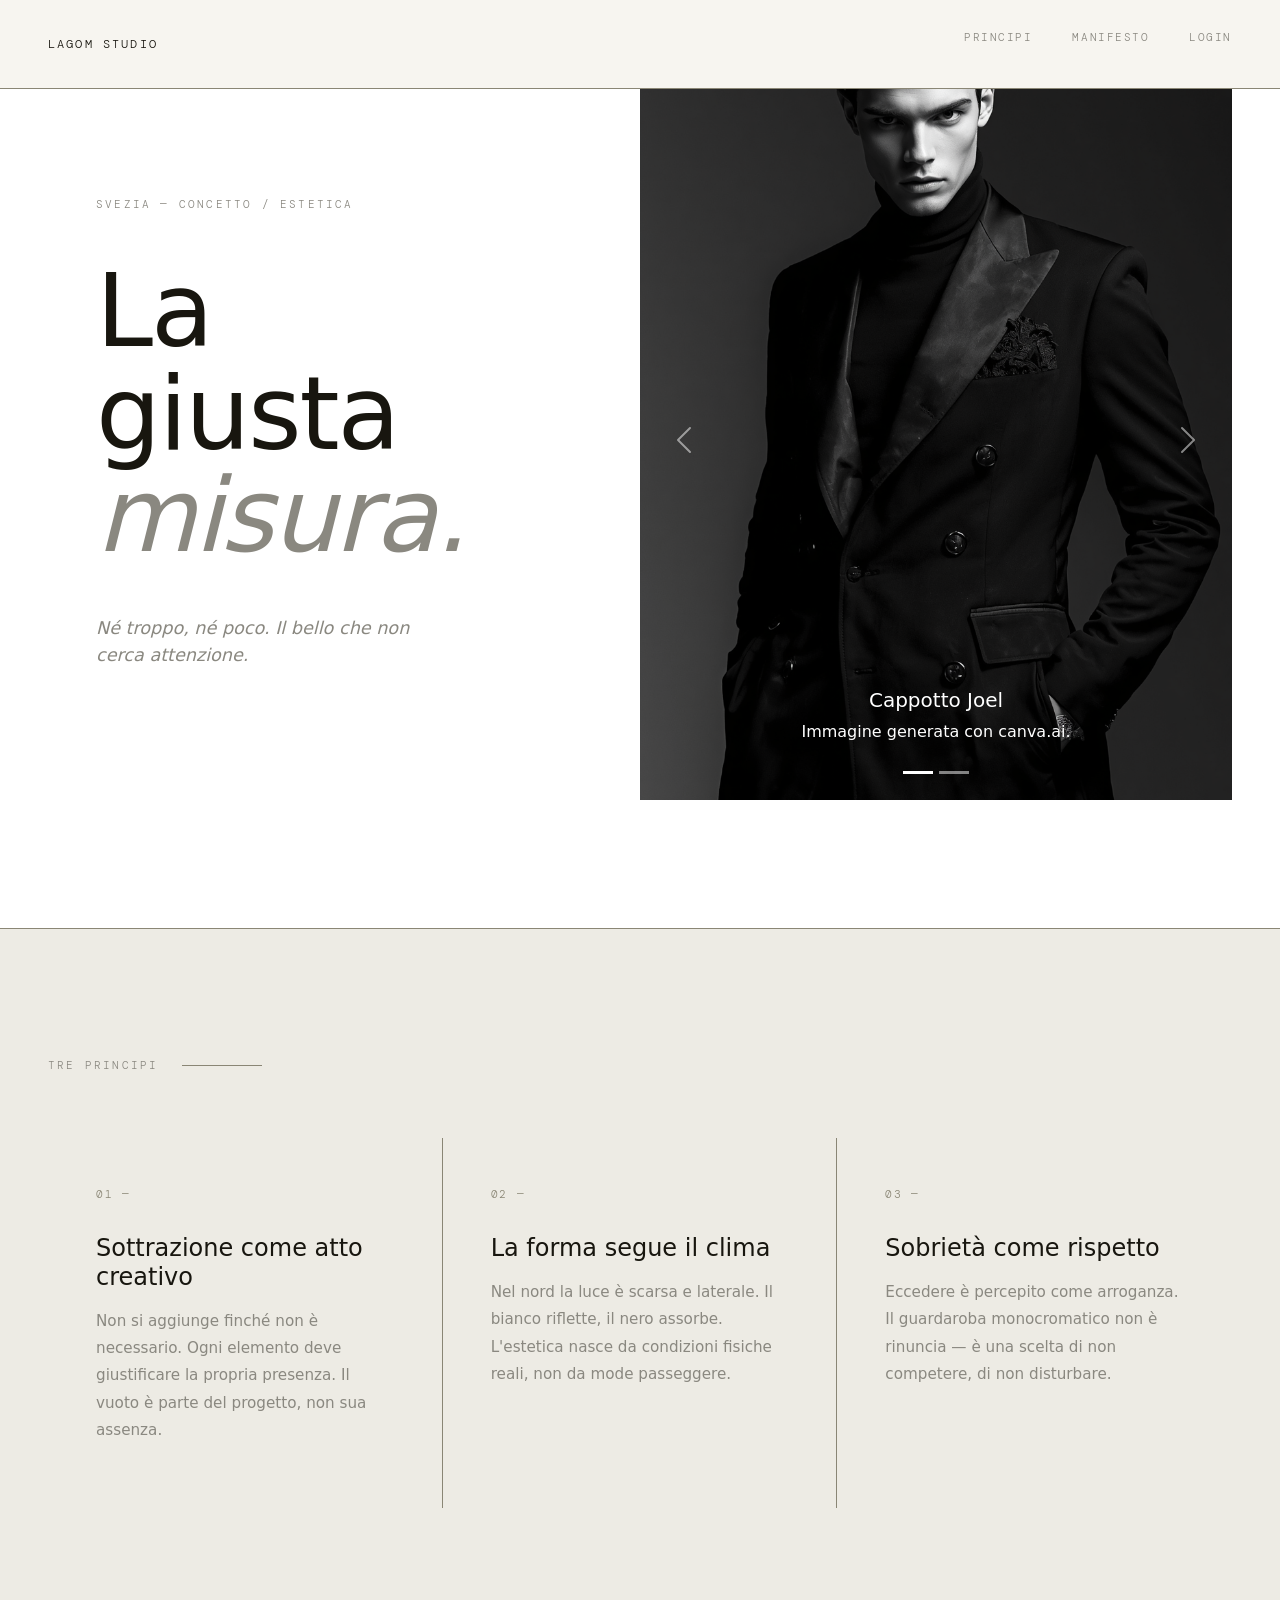
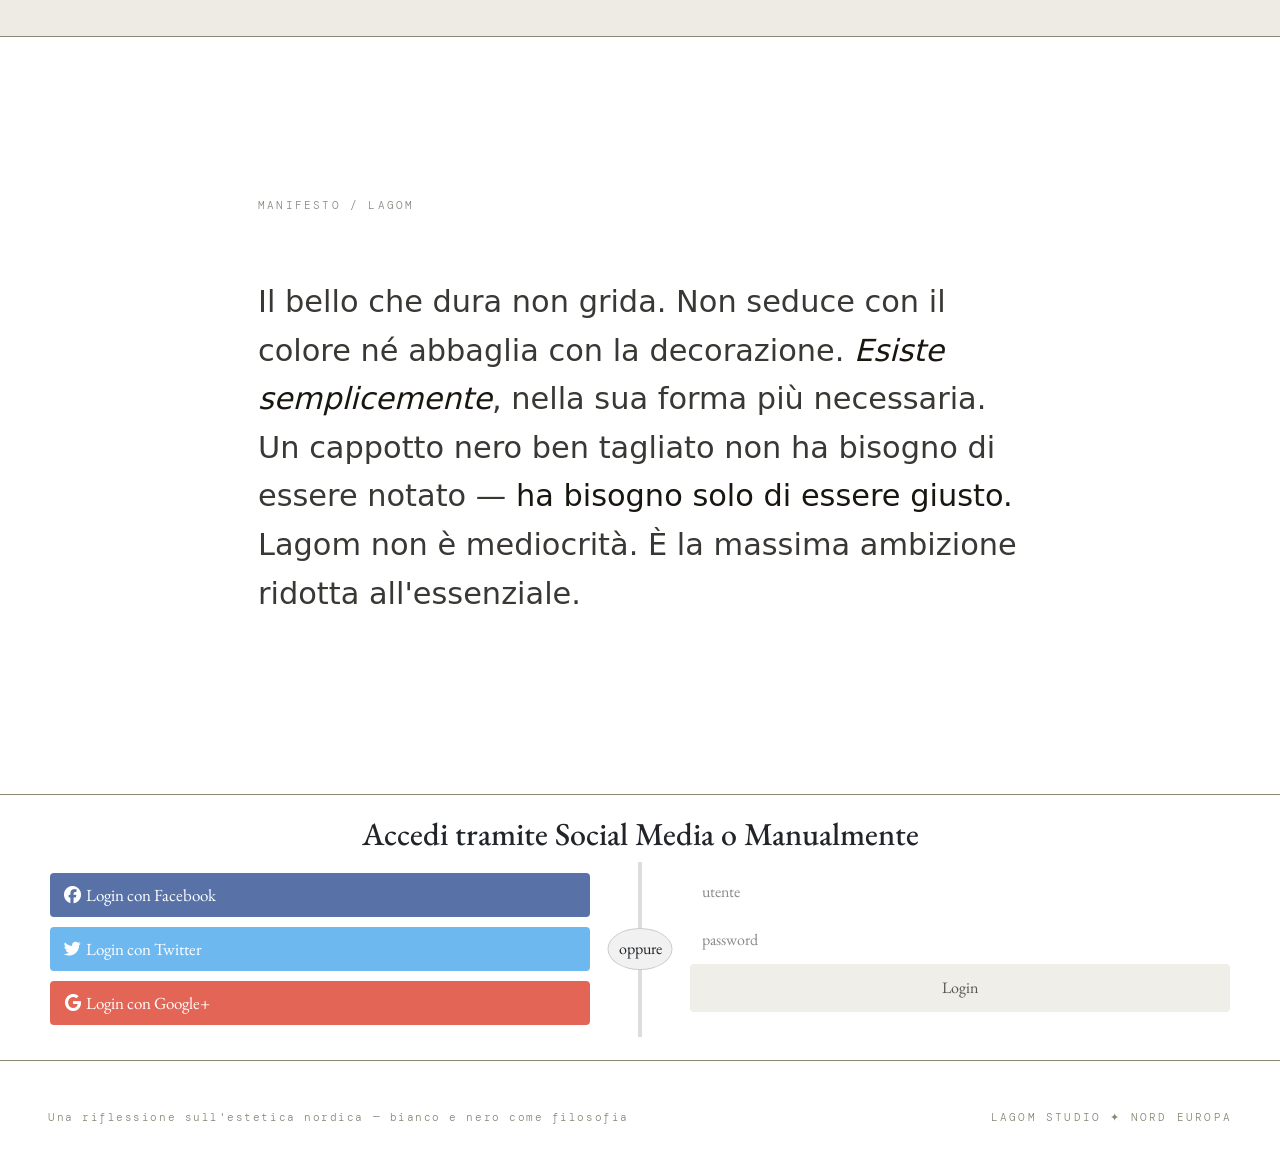
==== commit bb17a6f2: "fix nav" ====
--- a/index.html
+++ b/index.html
@@ -19,7 +19,7 @@
     <ul class="nav-links">
       <li><a href="#principi">Principi</a></li>
       <li><a href="#manifesto">Manifesto</a></li>
-      <li><a href="#applicazioni">Applicazioni</a></li>
+      <li><a href="#login">Login</a></li>
     </ul>
   </nav>
 
@@ -113,7 +113,7 @@
     </section>
 
     <!-- APPLICAZIONI -->
-    <section class="login-section" id="applicazioni">
+    <section class="login-section" id="login">
       <form action="/action_page.php">
         <div class="login-row">
           <h2 style="text-align:center">Accedi tramite Social Media o Manualmente</h2>
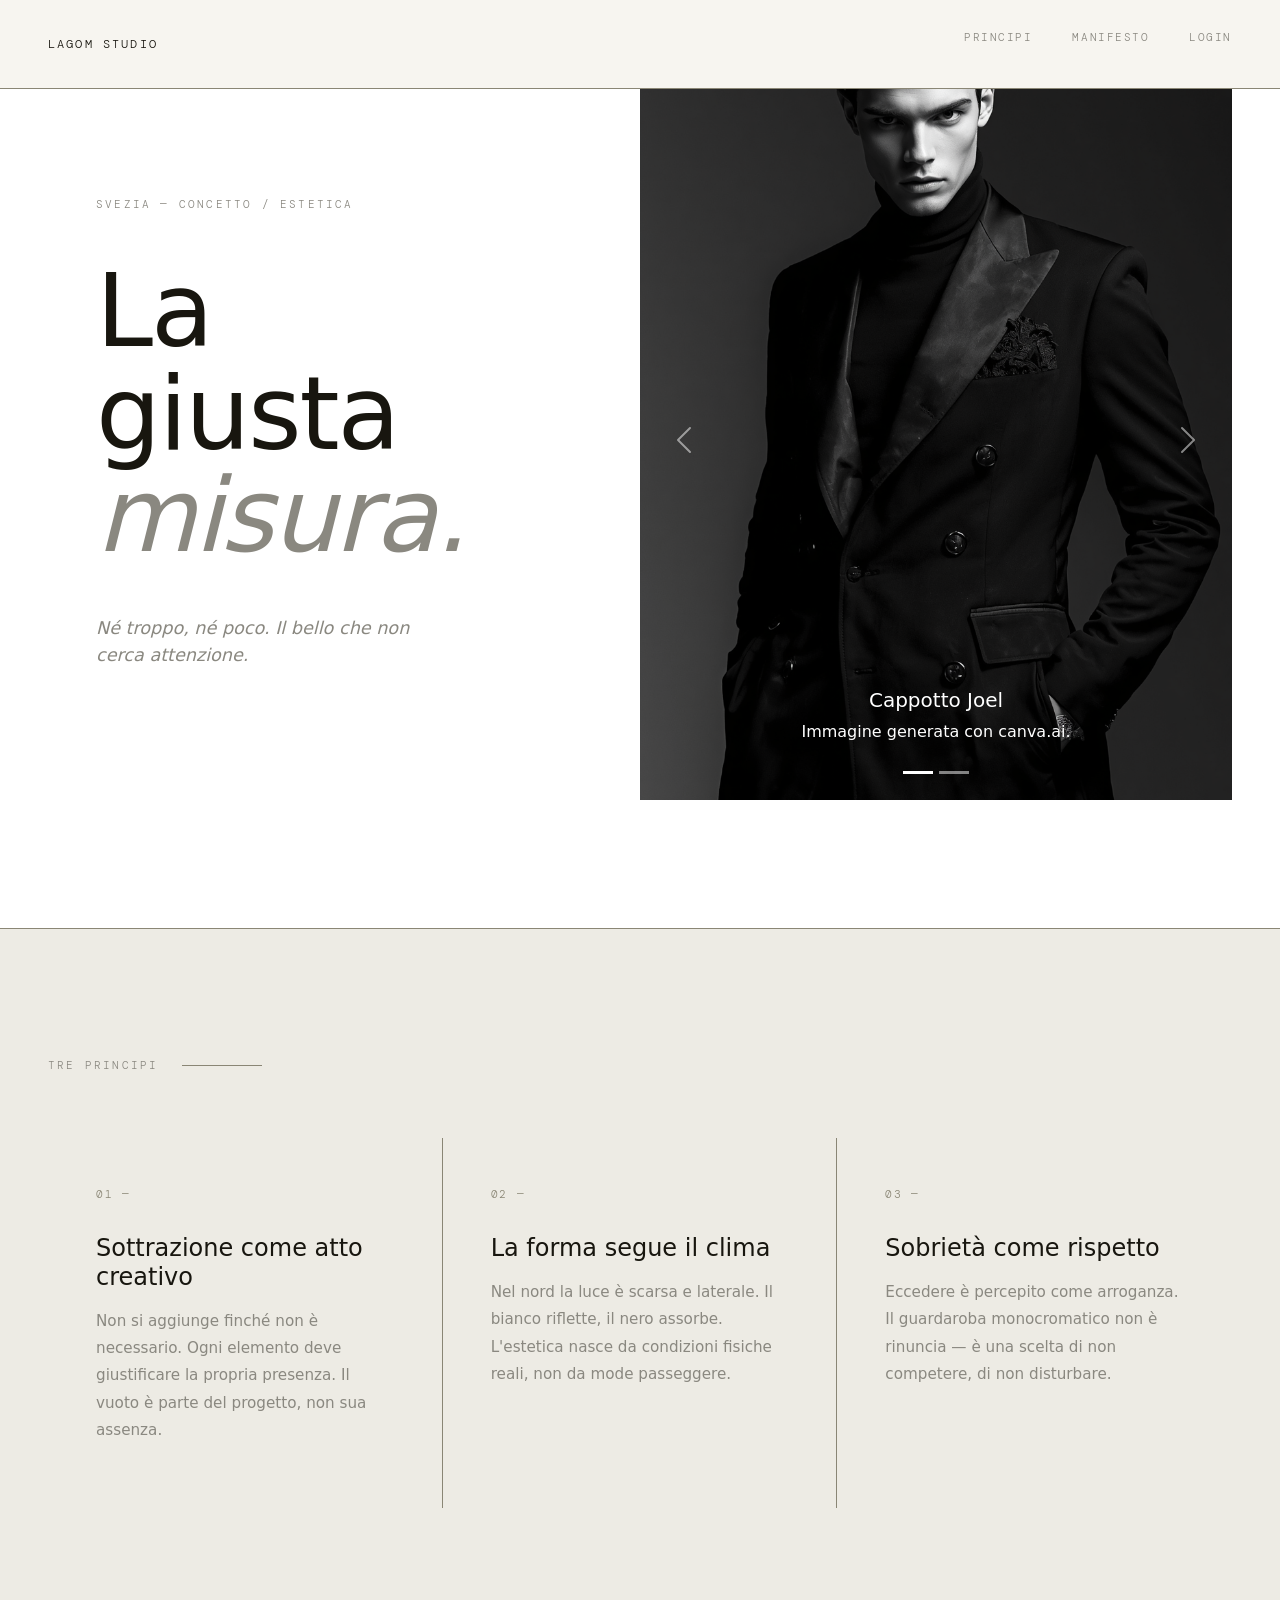
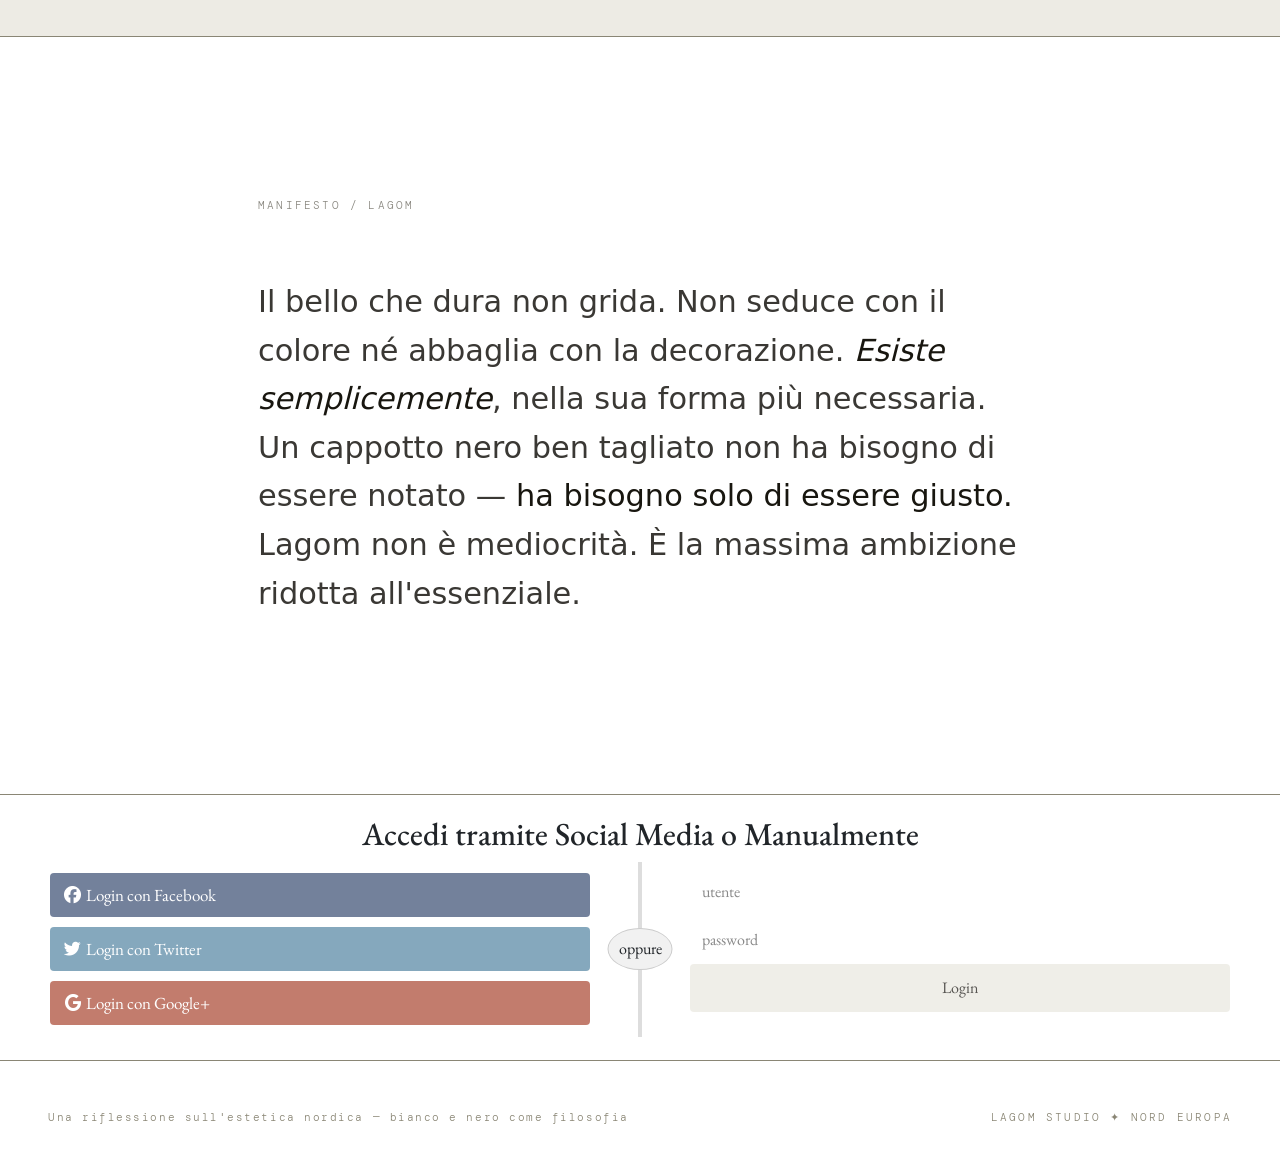
==== commit e857c76e: "fix external links" ====
--- a/index.html
+++ b/index.html
@@ -112,7 +112,7 @@
       </p>
     </section>
 
-    <!-- APPLICAZIONI -->
+    <!-- LOGIN -->
     <section class="login-section" id="login">
       <form action="/action_page.php">
         <div class="login-row">
@@ -122,13 +122,13 @@
           </div>
 
           <div class="login-col">
-            <a href="#" class="fb w3btn">
+            <a href="http://www.facebook.com" class="fb w3btn">
               <i class="fa-brands fa-facebook fa-fw"></i> Login con Facebook
             </a>
-            <a href="#" class="twitter w3btn">
+            <a href="http://www.twitter.com" class="twitter w3btn">
               <i class="fa-brands fa-twitter fa-fw"></i> Login con Twitter
             </a>
-            <a href="#" class="google w3btn"><i class="fa-brands fa-google fa-fw">
+            <a href="http://www.google.com" class="google w3btn"><i class="fa-brands fa-google fa-fw">
               </i> Login con Google+
             </a>
           </div>
--- a/index.css
+++ b/index.css
@@ -13,14 +13,15 @@
   --black: #18160F;
   --serif: 'EB Garamond', Georgia, serif;
   --mono: 'DM Mono', monospace;
+  --facebook:#5b6b8a;
+  --twitter:#7099b2;
+  --google:#b86654;
 }
 
 html {
   scroll-behavior: smooth;
 }
 
-
-/*aggiungere stack di font*/
 body {
   background-color: var(--white);
   color: var(--black);
@@ -294,17 +295,17 @@
 
 /* add appropriate colors to fb, twitter and google buttons */
 .fb {
-  background-color: #3B5998;
+  background-color: var(--facebook);
   color: white;
 }
 
 .twitter {
-  background-color: #55ACEE;
+  background-color: var(--twitter);
   color: white;
 }
 
 .google {
-  background-color: #dd4b39;
+  background-color: var(--google);
   color: white;
 }
 
@@ -361,12 +362,6 @@
   display: none;
 }
 
-/* bottom container */
-.bottom-container {
-  text-align: center;
-  background-color: #666;
-  border-radius: 0px 0px 4px 4px;
-}
 
 /* Responsive layout - when the screen is less than 650px wide, make the two columns stack on top of each other instead of next to each other */
 @media screen and (max-width: 650px) {
@@ -386,7 +381,7 @@
 }
 
 
-/* ── FOOTER ──  da aggiustare il contrasto --light-gray è troppo chiaro\\*/  
+/* ── FOOTER ──  da aggiustare il contrasto --light-gray è troppo chiaro*/
 footer {
   padding: 3rem;
   border-top: 1px solid var(--light-gray);
